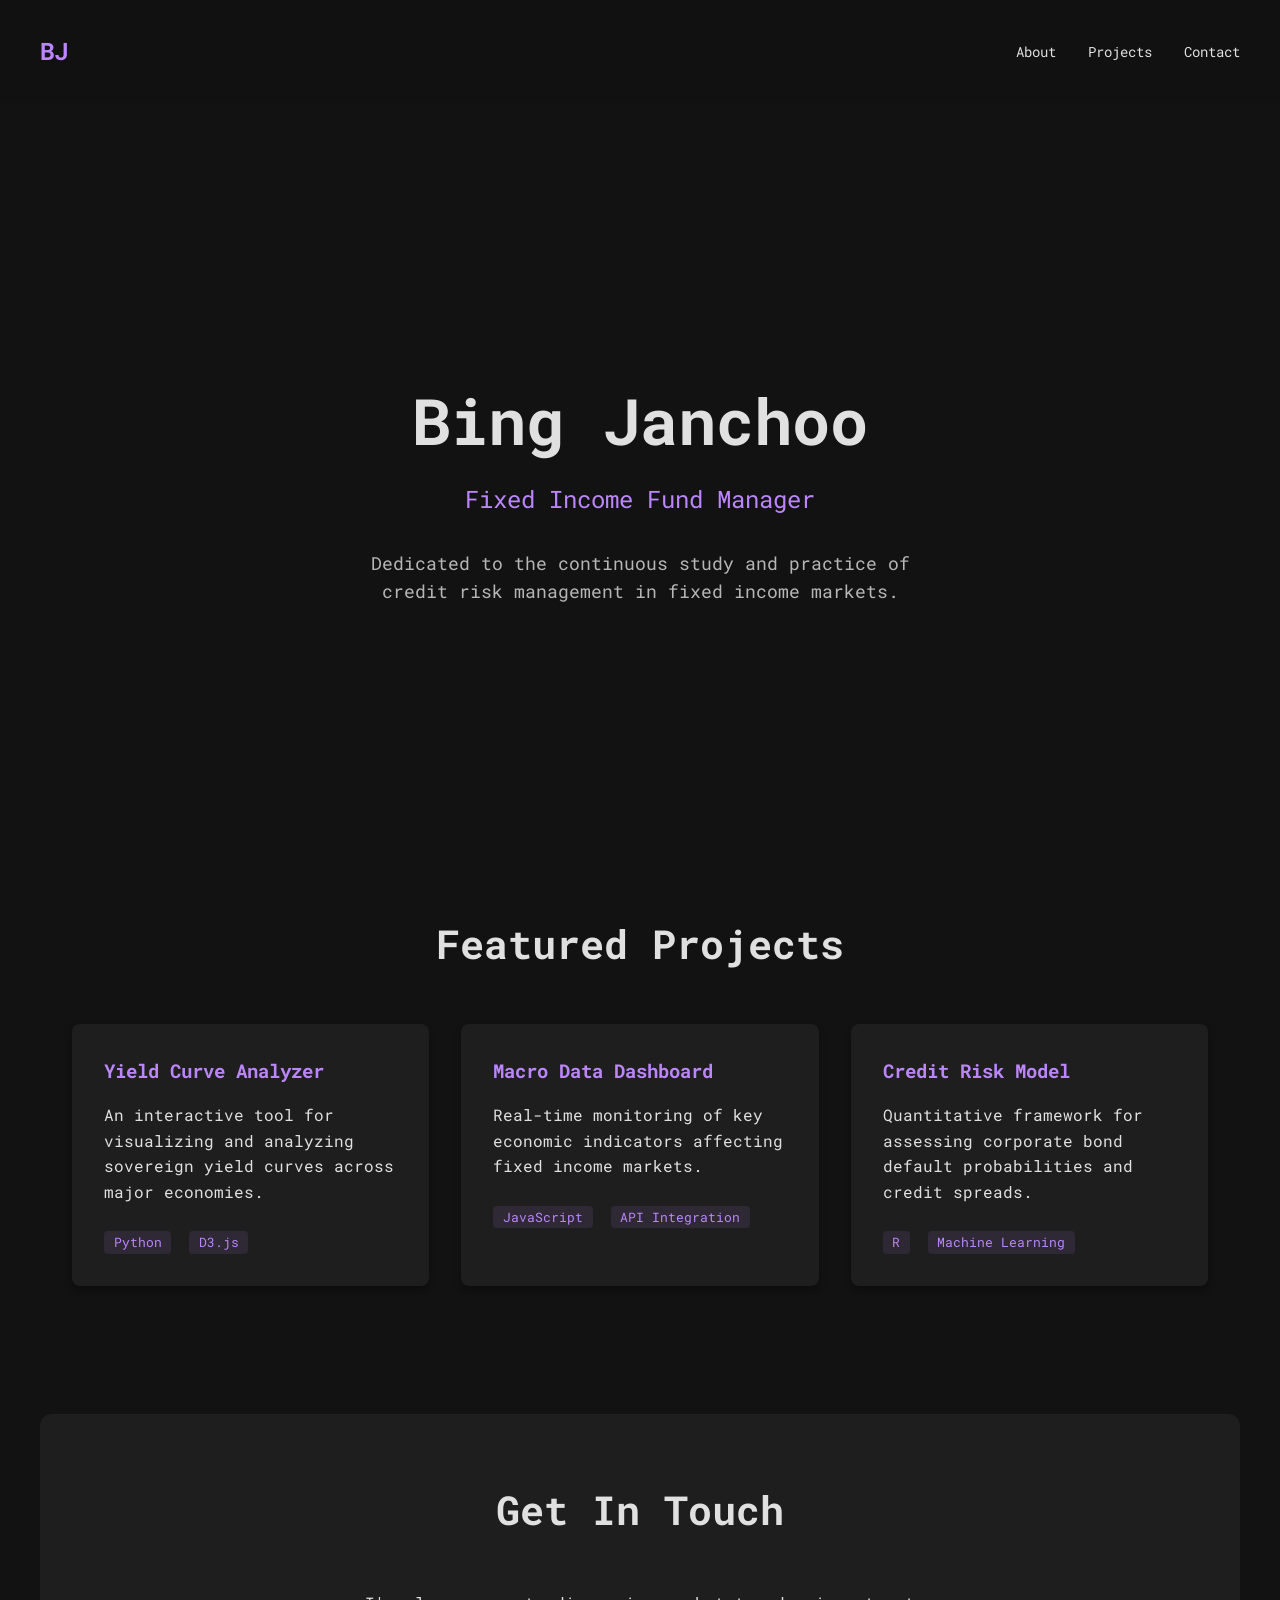
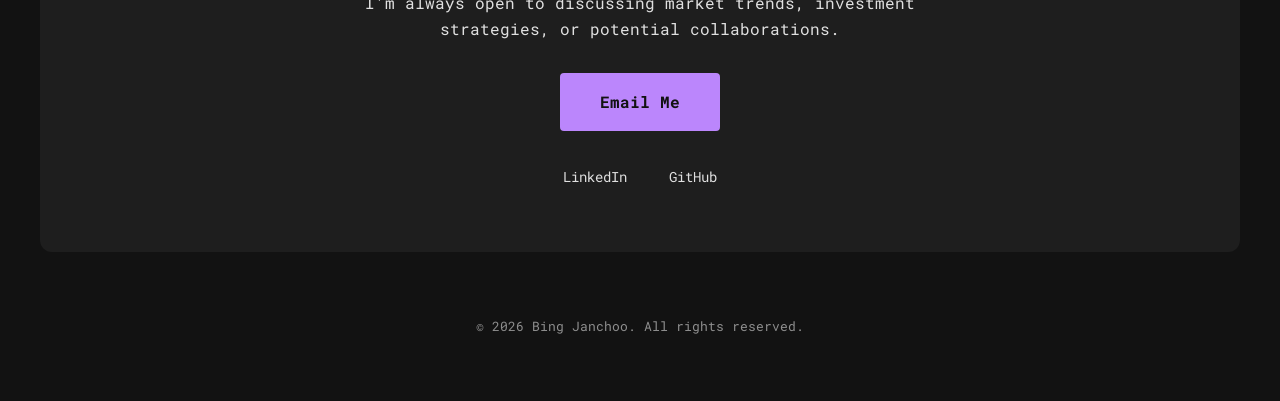
==== index.html @ bedfb07f "Initial commit: Portfolio website for Bing Janchoo" ====
<!DOCTYPE html>
<html lang="en">
<head>
    <meta charset="UTF-8">
    <meta name="viewport" content="width=device-width, initial-scale=1.0">
    <title>Bing Janchoo | Fixed Income Fund Manager</title>
    <link rel="preconnect" href="https://fonts.googleapis.com">
    <link rel="preconnect" href="https://fonts.gstatic.com" crossorigin>
    <link href="https://fonts.googleapis.com/css2?family=Roboto+Mono:wght@300;400;500;700&display=swap" rel="stylesheet">
    <link rel="stylesheet" href="styles.css">
</head>
<body>
    <header>
        <nav>
            <div class="logo">BJ</div>
            <ul>
                <li><a href="#hero">About</a></li>
                <li><a href="#projects">Projects</a></li>
                <li><a href="#contact">Contact</a></li>
            </ul>
        </nav>
    </header>

    <main>
        <section id="hero">
            <div class="hero-content">
                <h1>Bing Janchoo</h1>
                <p class="title">Fixed Income Fund Manager</p>
                <p class="tagline">Dedicated to the continuous study and practice of credit risk management in fixed income markets.</p>
            </div>
        </section>

        <section id="projects">
            <h2>Featured Projects</h2>
            <div class="project-grid">
                <div class="project-card">
                    <h3>Yield Curve Analyzer</h3>
                    <p>An interactive tool for visualizing and analyzing sovereign yield curves across major economies.</p>
                    <div class="tags">
                        <span>Python</span>
                        <span>D3.js</span>
                    </div>
                </div>
                <div class="project-card">
                    <h3>Macro Data Dashboard</h3>
                    <p>Real-time monitoring of key economic indicators affecting fixed income markets.</p>
                    <div class="tags">
                        <span>JavaScript</span>
                        <span>API Integration</span>
                    </div>
                </div>
                <div class="project-card">
                    <h3>Credit Risk Model</h3>
                    <p>Quantitative framework for assessing corporate bond default probabilities and credit spreads.</p>
                    <div class="tags">
                        <span>R</span>
                        <span>Machine Learning</span>
                    </div>
                </div>
            </div>
        </section>

        <section id="contact">
            <h2>Get In Touch</h2>
            <p>I'm always open to discussing market trends, investment strategies, or potential collaborations.</p>
            <div class="contact-links">
                <a href="mailto:bing.janchoo@example.com" class="contact-btn">Email Me</a>
                <div class="social-links">
                    <a href="#" target="_blank">LinkedIn</a>
                    <a href="#" target="_blank">GitHub</a>
                </div>
            </div>
        </section>
    </main>

    <footer>
        <p>&copy; 2026 Bing Janchoo. All rights reserved.</p>
    </footer>

    <script src="script.js"></script>
</body>
</html>
---- styles.css ----
/* styles.css */
:root {
    --bg-color: #121212;
    --text-color: #e0e0e0;
    --accent-color: #bb86fc;
    --secondary-bg: #1e1e1e;
    --card-shadow: 0 4px 6px rgba(0, 0, 0, 0.3);
    --font-mono: 'Roboto Mono', monospace;
}

* {
    margin: 0;
    padding: 0;
    box-sizing: border-box;
}

body {
    background-color: var(--bg-color);
    color: var(--text-color);
    font-family: var(--font-mono);
    line-height: 1.6;
    overflow-x: hidden;
}

header {
    padding: 2rem;
    position: fixed;
    width: 100%;
    top: 0;
    z-index: 1000;
    background-color: rgba(18, 18, 18, 0.8);
    backdrop-filter: blur(5px);
}

nav {
    max-width: 1200px;
    margin: 0 auto;
    display: flex;
    justify-content: space-between;
    align-items: center;
}

.logo {
    font-size: 1.5rem;
    font-weight: 700;
    color: var(--accent-color);
}

nav ul {
    display: flex;
    list-style: none;
}

nav ul li {
    margin-left: 2rem;
}

nav ul li a {
    text-decoration: none;
    color: var(--text-color);
    font-size: 0.9rem;
    transition: color 0.3s ease;
}

nav ul li a:hover {
    color: var(--accent-color);
}

main {
    max-width: 1200px;
    margin: 0 auto;
    padding-top: 8rem;
}

section {
    padding: 4rem 2rem;
}

#hero {
    height: 80vh;
    display: flex;
    align-items: center;
    justify-content: center;
    text-align: center;
}

#hero h1 {
    font-size: 4rem;
    margin-bottom: 0.5rem;
}

.title {
    font-size: 1.5rem;
    color: var(--accent-color);
    margin-bottom: 2rem;
}

.tagline {
    max-width: 600px;
    margin: 0 auto;
    font-size: 1.1rem;
    opacity: 0.8;
}

#projects h2, #contact h2 {
    font-size: 2.5rem;
    margin-bottom: 3rem;
    text-align: center;
}

.project-grid {
    display: grid;
    grid-template-columns: repeat(auto-fit, minmax(300px, 1fr));
    gap: 2rem;
}

.project-card {
    background-color: var(--secondary-bg);
    padding: 2rem;
    border-radius: 8px;
    box-shadow: var(--card-shadow);
    transition: transform 0.3s ease;
}

.project-card:hover {
    transform: translateY(-5px);
}

.project-card h3 {
    margin-bottom: 1rem;
    color: var(--accent-color);
}

.tags {
    margin-top: 1.5rem;
}

.tags span {
    font-size: 0.8rem;
    background-color: rgba(187, 134, 252, 0.1);
    color: var(--accent-color);
    padding: 0.2rem 0.6rem;
    border-radius: 4px;
    margin-right: 0.5rem;
}

#contact {
    text-align: center;
    background-color: var(--secondary-bg);
    margin-top: 4rem;
    border-radius: 12px;
}

#contact p {
    margin-bottom: 2rem;
    max-width: 600px;
    margin-left: auto;
    margin-right: auto;
}

.contact-links {
    display: flex;
    flex-direction: column;
    align-items: center;
    gap: 2rem;
}

.contact-btn {
    display: inline-block;
    padding: 1rem 2.5rem;
    background-color: var(--accent-color);
    color: var(--bg-color);
    text-decoration: none;
    font-weight: 700;
    border-radius: 4px;
    transition: opacity 0.3s ease;
}

.contact-btn:hover {
    opacity: 0.9;
}

.social-links a {
    color: var(--text-color);
    text-decoration: none;
    margin: 0 1rem;
    font-size: 0.9rem;
    transition: color 0.3s ease;
}

.social-links a:hover {
    color: var(--accent-color);
}

footer {
    text-align: center;
    padding: 4rem 2rem;
    opacity: 0.6;
    font-size: 0.8rem;
}

@media (max-width: 768px) {
    #hero h1 {
        font-size: 3rem;
    }
    
    nav ul {
        display: none;
    }
}
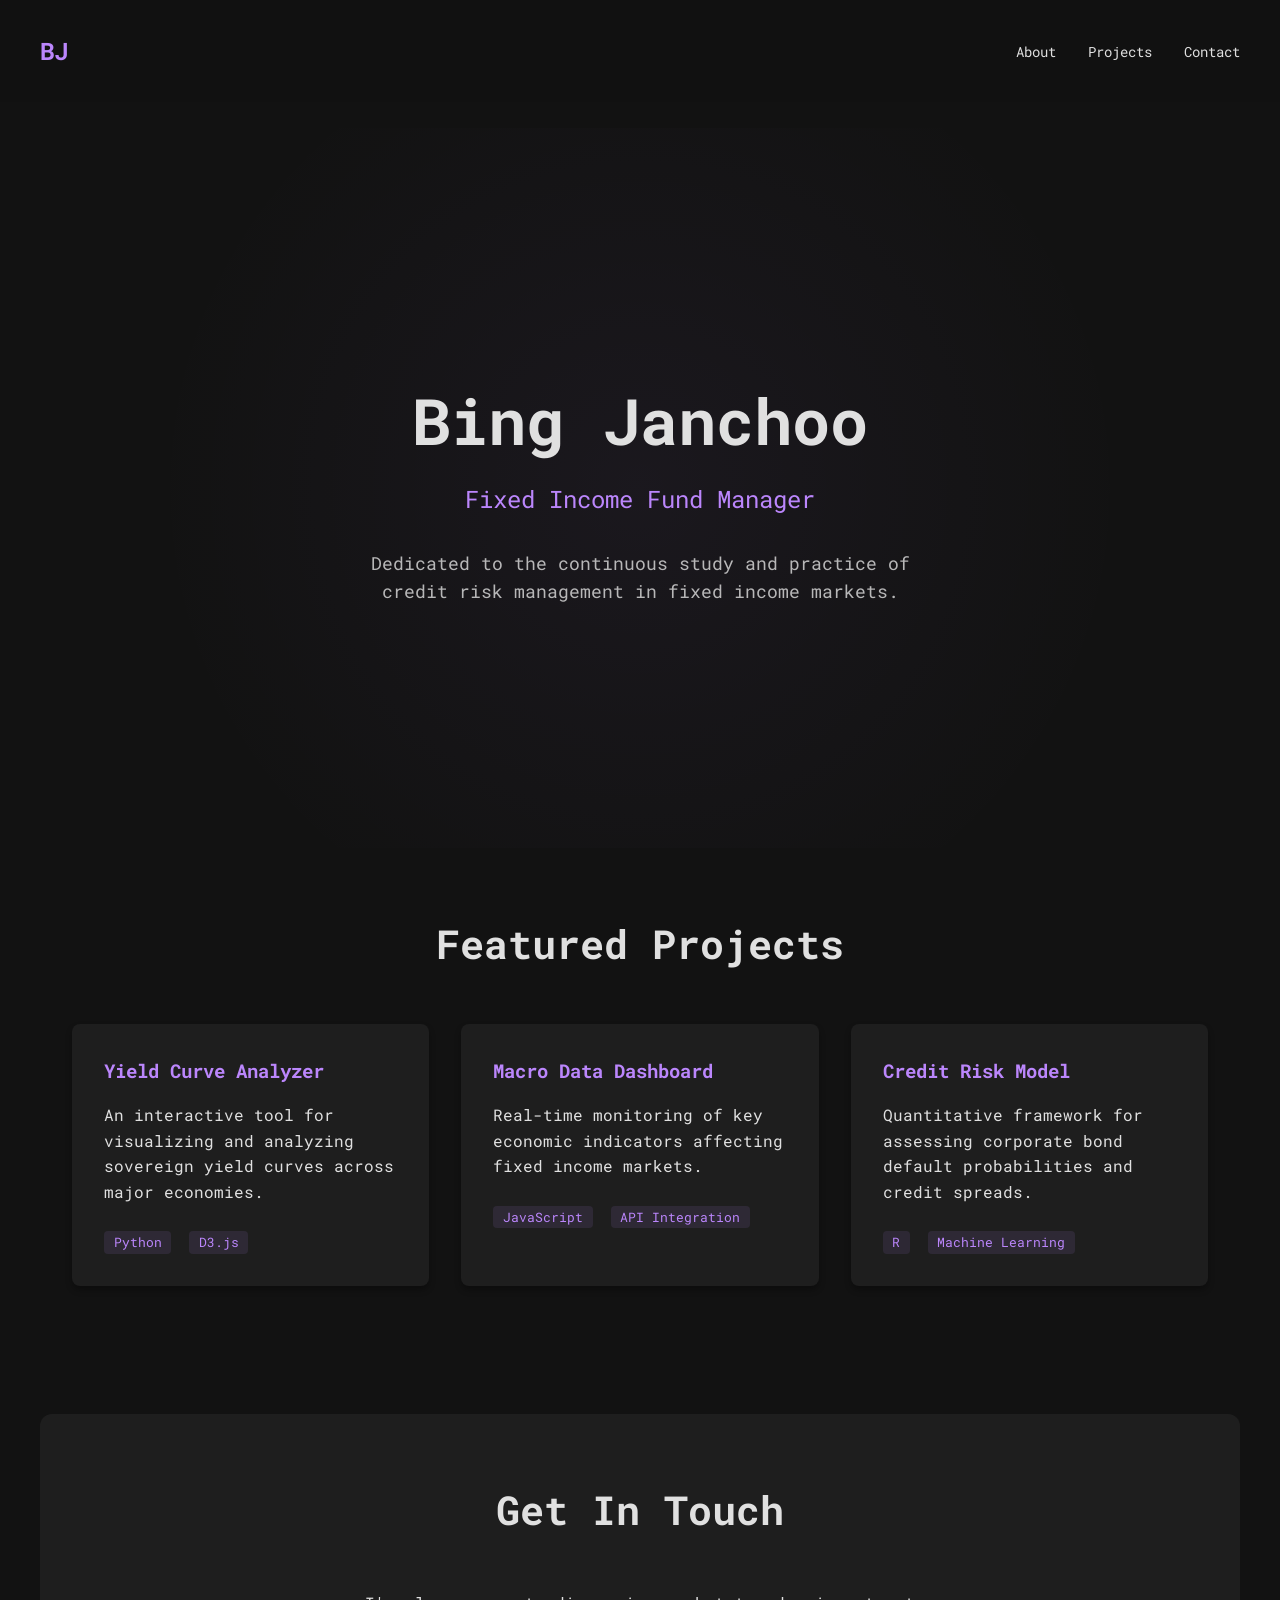
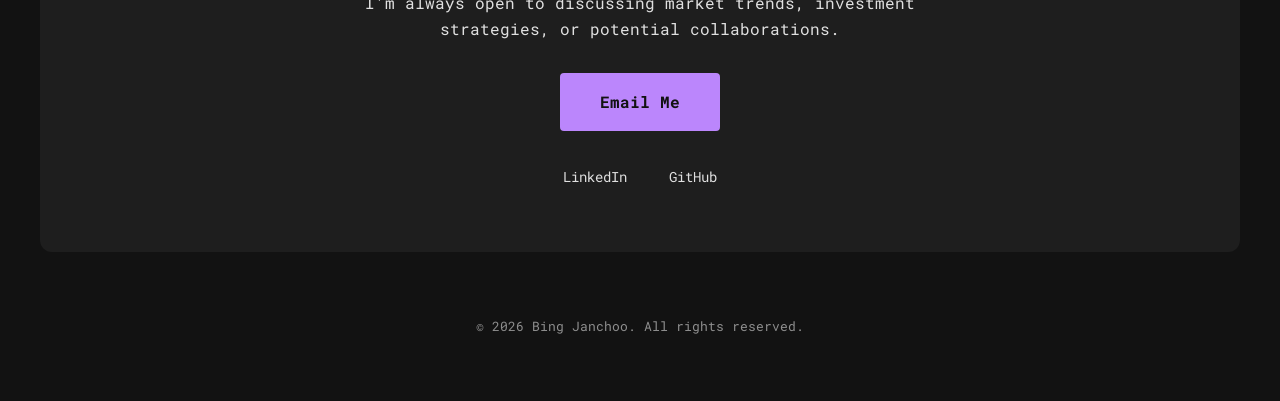
==== commit bdb82489: "feat: add SEO meta tags and scroll reveal animations" ====
--- a/index.html
+++ b/index.html
@@ -3,6 +3,10 @@
 <head>
     <meta charset="UTF-8">
     <meta name="viewport" content="width=device-width, initial-scale=1.0">
+    <meta name="description" content="Portfolio of Bing Janchoo, a Fixed Income Fund Manager specializing in credit risk management and yield curve analysis.">
+    <meta property="og:title" content="Bing Janchoo | Fixed Income Fund Manager">
+    <meta property="og:description" content="Professional portfolio showcasing expertise in fixed income markets and credit risk assessment.">
+    <meta property="og:type" content="website">
     <title>Bing Janchoo | Fixed Income Fund Manager</title>
     <link rel="preconnect" href="https://fonts.googleapis.com">
     <link rel="preconnect" href="https://fonts.gstatic.com" crossorigin>
@@ -22,7 +26,7 @@
     </header>
 
     <main>
-        <section id="hero">
+        <section id="hero" class="reveal">
             <div class="hero-content">
                 <h1>Bing Janchoo</h1>
                 <p class="title">Fixed Income Fund Manager</p>
@@ -30,7 +34,7 @@
             </div>
         </section>
 
-        <section id="projects">
+        <section id="projects" class="reveal">
             <h2>Featured Projects</h2>
             <div class="project-grid">
                 <div class="project-card">
@@ -60,7 +64,7 @@
             </div>
         </section>
 
-        <section id="contact">
+        <section id="contact" class="reveal">
             <h2>Get In Touch</h2>
             <p>I'm always open to discussing market trends, investment strategies, or potential collaborations.</p>
             <div class="contact-links">
--- a/styles.css
+++ b/styles.css
@@ -82,6 +82,19 @@
     align-items: center;
     justify-content: center;
     text-align: center;
+    background: radial-gradient(circle at center, rgba(187, 134, 252, 0.05) 0%, transparent 70%);
+}
+
+/* Scroll Animation Classes */
+.reveal {
+    opacity: 0;
+    transform: translateY(30px);
+    transition: all 0.8s ease-out;
+}
+
+.reveal.active {
+    opacity: 1;
+    transform: translateY(0);
 }
 
 #hero h1 {
